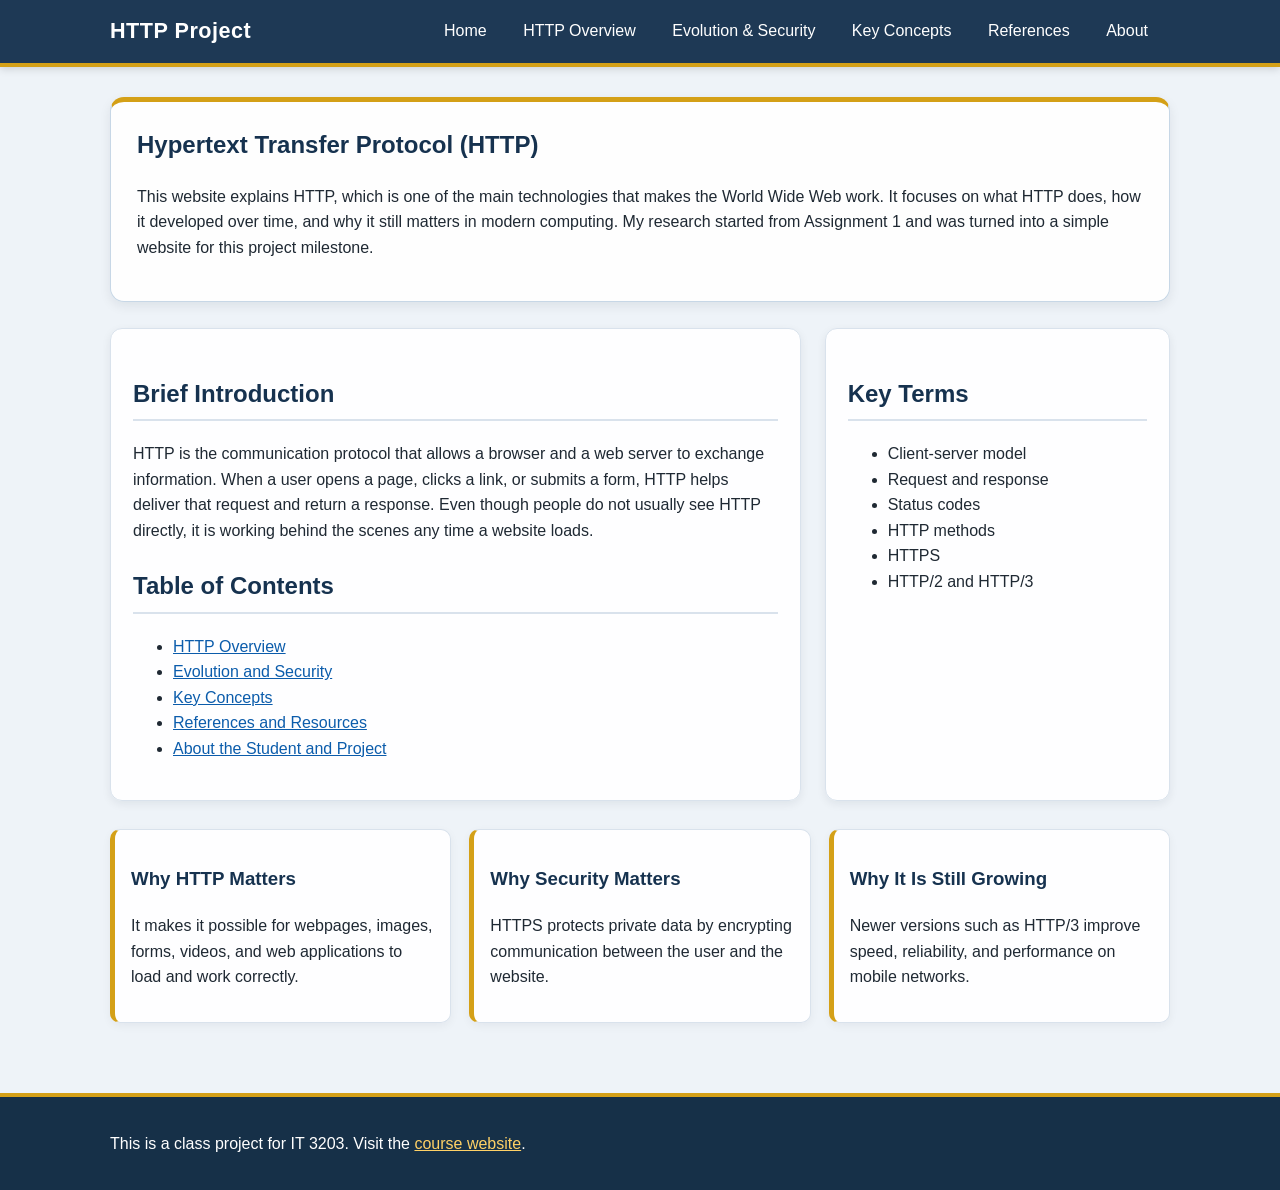
==== index.html @ 9debd1ec "Add files via upload" ====
<!DOCTYPE html>
<html lang="en">
<head>
  <meta charset="UTF-8">
  <meta name="viewport" content="width=device-width, initial-scale=1.0">
  <title>HTTP Project | Home</title>
  <link rel="stylesheet" href="styles.css">
</head>
<body>
  <!-- Shared navigation bar -->
  <header class="site-header">
  <div class="nav-container">
    <div class="brand">HTTP Project</div>
    <nav class="main-nav">
      <a href="index.html">Home</a>
      <a href="http-overview.html">HTTP Overview</a>
      <a href="http-evolution-security.html">Evolution & Security</a>
      <a href="http-key-concepts.html">Key Concepts</a>
      <a href="references.html">References</a>
      <a href="about.html">About</a>
    </nav>
  </div>
</header>

  <main class="page-container">
    <!-- Intro section for the homepage -->
    <section id="hero">
      <h1>Hypertext Transfer Protocol (HTTP)</h1>
      <p>
        This website explains HTTP, which is one of the main technologies that makes the World Wide Web work.
        It focuses on what HTTP does, how it developed over time, and why it still matters in modern computing.
        My research started from Assignment 1 and was turned into a simple website for this project milestone.
      </p>
    </section>

    <!-- Main page content using CSS Grid -->
    <section class="grid-layout">
      <article class="card">
        <h2>Brief Introduction</h2>
        <p>
          HTTP is the communication protocol that allows a browser and a web server to exchange information.
          When a user opens a page, clicks a link, or submits a form, HTTP helps deliver that request and return
          a response. Even though people do not usually see HTTP directly, it is working behind the scenes any
          time a website loads.
        </p>

        <h2>Table of Contents</h2>
        <ul>
          <li><a href="http-overview.html">HTTP Overview</a></li>
          <li><a href="http-evolution-security.html">Evolution and Security</a></li>
          <li><a href="http-key-concepts.html">Key Concepts</a></li>
          <li><a href="references.html">References and Resources</a></li>
          <li><a href="about.html">About the Student and Project</a></li>
        </ul>
      </article>

      <aside class="card">
        <h2>Key Terms</h2>
        <ul>
          <li>Client-server model</li>
          <li>Request and response</li>
          <li>Status codes</li>
          <li>HTTP methods</li>
          <li>HTTPS</li>
          <li>HTTP/2 and HTTP/3</li>
        </ul>
      </aside>
    </section>

    <!-- Flexbox row to satisfy the styling requirement -->
    <section class="feature-row">
      <div class="feature-box">
        <h3>Why HTTP Matters</h3>
        <p>It makes it possible for webpages, images, forms, videos, and web applications to load and work correctly.</p>
      </div>
      <div class="feature-box">
        <h3>Why Security Matters</h3>
        <p>HTTPS protects private data by encrypting communication between the user and the website.</p>
      </div>
      <div class="feature-box">
        <h3>Why It Is Still Growing</h3>
        <p>Newer versions such as HTTP/3 improve speed, reliability, and performance on mobile networks.</p>
      </div>
    </section>
  </main>

  <footer class="site-footer">
  <div class="footer-container">
    <p>This is a class project for IT 3203. Visit the
      <a href="https://ksuweb.github.io/IT3203/" target="_blank">course website</a>.
    </p>
  </div>
</footer>
</body>
</html>
---- styles.css ----
/* 
  Shemar Glanville
  IT 3203 - Project Milestone 1
  Shared stylesheet for the whole website.
  I kept the design simple but added a little more style so it looks cleaner and more polished.
*/

* {
  box-sizing: border-box;
}

body {
  margin: 0;
  font-family: Arial, Helvetica, sans-serif;
  line-height: 1.6;
  color: #1f2933;
  background-color: #eef3f8;
  background-image:
    linear-gradient(rgba(238, 243, 248, 0.92), rgba(238, 243, 248, 0.92)),
    url("https://images.unsplash.com/photo-1516321318423-f06f85e504b3?auto=format&fit=crop&w=1600&q=80");
  background-size: cover;
  background-attachment: fixed;
  background-position: center;
}

/* Header and navigation */
.site-header {
  background: rgba(22, 50, 79, 0.96);
  color: white;
  border-bottom: 4px solid #d4a017;
  box-shadow: 0 2px 8px rgba(0, 0, 0, 0.15);
}

.nav-container {
  max-width: 1100px;
  margin: 0 auto;
  padding: 14px 20px;
  display: flex;
  justify-content: space-between;
  align-items: center;
  gap: 20px;
  flex-wrap: wrap;
}

.brand {
  font-size: 1.35rem;
  font-weight: bold;
  letter-spacing: 0.5px;
}

.main-nav a {
  color: white;
  text-decoration: none;
  margin-right: 12px;
  padding: 8px 10px;
  border-radius: 6px;
  transition: background-color 0.2s ease, color 0.2s ease;
}

.main-nav a:hover {
  background-color: #d4a017;
  color: #102a43;
}

/* Main layout */
.page-container {
  max-width: 1100px;
  margin: 0 auto;
  padding: 30px 20px 40px;
}

/* Decorative top section */
#hero,
.page-banner {
  background: rgba(255, 255, 255, 0.92);
  border: 1px solid #c7d7e6;
  border-top: 5px solid #d4a017;
  border-radius: 14px;
  padding: 24px 26px;
  margin-bottom: 26px;
  box-shadow: 0 4px 12px rgba(15, 23, 42, 0.08);
}

#hero h1,
.page-banner h1 {
  margin-top: 0;
}

/* Simple section line */
h2 {
  color: #16324f;
  border-bottom: 2px solid #d9e2ec;
  padding-bottom: 6px;
  margin-top: 24px;
}

h1, h3 {
  color: #16324f;
}

.grid-layout {
  display: grid;
  grid-template-columns: 2fr 1fr;
  gap: 24px;
  margin-bottom: 28px;
}

.card {
  background: rgba(255, 255, 255, 0.94);
  border: 1px solid #d9e2ec;
  border-radius: 12px;
  padding: 22px;
  box-shadow: 0 3px 10px rgba(15, 23, 42, 0.07);
}

.feature-row {
  display: flex;
  gap: 18px;
  flex-wrap: wrap;
  margin-top: 18px;
}

.feature-box {
  flex: 1 1 220px;
  background: rgba(255, 255, 255, 0.94);
  border: 1px solid #d9e2ec;
  border-left: 5px solid #d4a017;
  border-radius: 10px;
  padding: 16px;
  box-shadow: 0 3px 10px rgba(15, 23, 42, 0.05);
}

.info-image {
  width: 100%;
  max-width: 700px;
  height: auto;
  display: block;
  margin: 18px auto;
  border: 1px solid #bcccdc;
  border-radius: 10px;
  background-color: white;
  padding: 8px;
}

table {
  width: 100%;
  border-collapse: collapse;
  margin-top: 18px;
  background-color: rgba(255, 255, 255, 0.96);
}

th, td {
  border: 1px solid #bcccdc;
  padding: 12px;
  text-align: left;
  vertical-align: top;
}

th {
  background-color: #d9e2ec;
}

.tip-box {
  background-color: #fff8e1;
  border: 1px solid #f0d98a;
  border-left: 5px solid #d4a017;
  border-radius: 10px;
  padding: 16px;
  margin-top: 20px;
}

a {
  color: #0b5cab;
}

a:hover {
  text-decoration: underline;
}

.site-footer {
  background-color: rgba(16, 42, 67, 0.97);
  color: white;
  margin-top: 30px;
  border-top: 4px solid #d4a017;
}

.footer-container {
  max-width: 1100px;
  margin: 0 auto;
  padding: 18px 20px;
}

.site-footer a {
  color: #ffd166;
}

@media (max-width: 800px) {
  .grid-layout {
    grid-template-columns: 1fr;
  }

  .nav-container {
    flex-direction: column;
    align-items: flex-start;
  }

  .main-nav a {
    display: inline-block;
    margin-bottom: 8px;
  }

  body {
    background-attachment: scroll;
  }
}
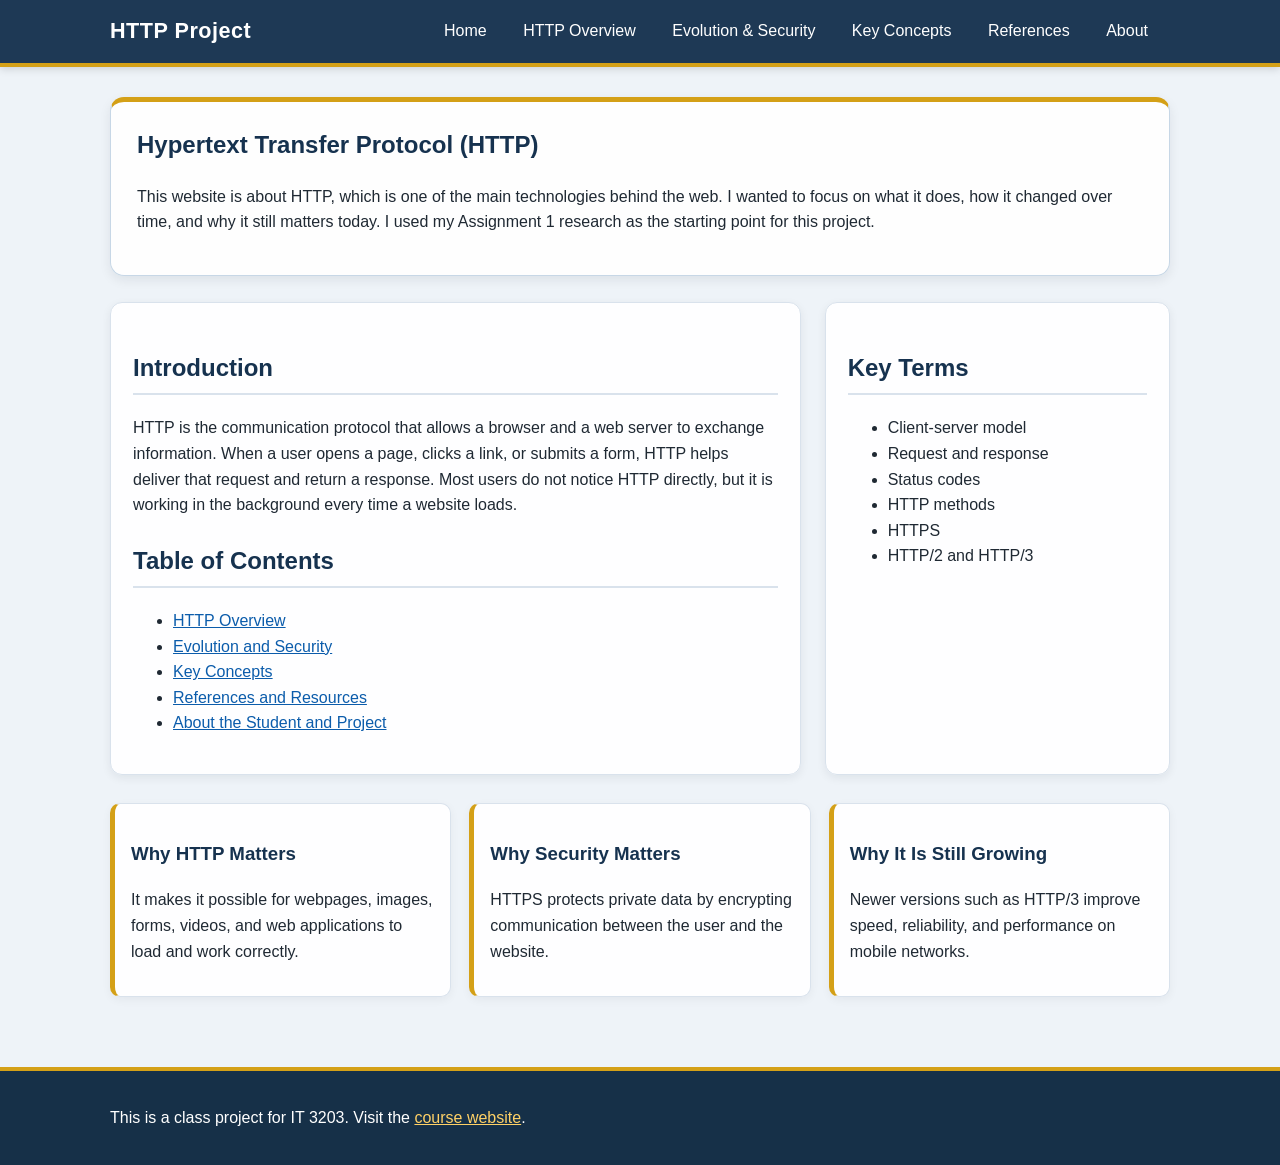
==== commit 7527abb8: "Add files via upload" ====
--- a/index.html
+++ b/index.html
@@ -7,7 +7,7 @@
   <link rel="stylesheet" href="styles.css">
 </head>
 <body>
-  <!-- Shared navigation bar -->
+  <!-- navigation -->
   <header class="site-header">
   <div class="nav-container">
     <div class="brand">HTTP Project</div>
@@ -27,21 +27,18 @@
     <section id="hero">
       <h1>Hypertext Transfer Protocol (HTTP)</h1>
       <p>
-        This website explains HTTP, which is one of the main technologies that makes the World Wide Web work.
-        It focuses on what HTTP does, how it developed over time, and why it still matters in modern computing.
-        My research started from Assignment 1 and was turned into a simple website for this project milestone.
+        This website is about HTTP, which is one of the main technologies behind the web. I wanted to focus on what it does, how it changed over time, and why it still matters today. I used my Assignment 1 research as the starting point for this project.
       </p>
     </section>
 
     <!-- Main page content using CSS Grid -->
     <section class="grid-layout">
       <article class="card">
-        <h2>Brief Introduction</h2>
+        <h2>Introduction</h2>
         <p>
           HTTP is the communication protocol that allows a browser and a web server to exchange information.
           When a user opens a page, clicks a link, or submits a form, HTTP helps deliver that request and return
-          a response. Even though people do not usually see HTTP directly, it is working behind the scenes any
-          time a website loads.
+          a response. Most users do not notice HTTP directly, but it is working in the background every time a website loads.
         </p>
 
         <h2>Table of Contents</h2>
--- a/styles.css
+++ b/styles.css
@@ -1,9 +1,6 @@
-/* 
-  Shemar Glanville
-  IT 3203 - Project Milestone 1
-  Shared stylesheet for the whole website.
-  I kept the design simple but added a little more style so it looks cleaner and more polished.
-*/
+/* Shemar Glanville
+   IT 3203 Project Milestone 1
+   Main stylesheet for all pages */
 
 * {
   box-sizing: border-box;
@@ -23,7 +20,7 @@
   background-position: center;
 }
 
-/* Header and navigation */
+/* top header */
 .site-header {
   background: rgba(22, 50, 79, 0.96);
   color: white;
@@ -62,14 +59,14 @@
   color: #102a43;
 }
 
-/* Main layout */
+/* page width */
 .page-container {
   max-width: 1100px;
   margin: 0 auto;
   padding: 30px 20px 40px;
 }
 
-/* Decorative top section */
+/* intro sections */
 #hero,
 .page-banner {
   background: rgba(255, 255, 255, 0.92);
@@ -86,7 +83,6 @@
   margin-top: 0;
 }
 
-/* Simple section line */
 h2 {
   color: #16324f;
   border-bottom: 2px solid #d9e2ec;
@@ -98,6 +94,7 @@
   color: #16324f;
 }
 
+/* grid section */
 .grid-layout {
   display: grid;
   grid-template-columns: 2fr 1fr;
@@ -113,6 +110,7 @@
   box-shadow: 0 3px 10px rgba(15, 23, 42, 0.07);
 }
 
+/* flex boxes on home page */
 .feature-row {
   display: flex;
   gap: 18px;
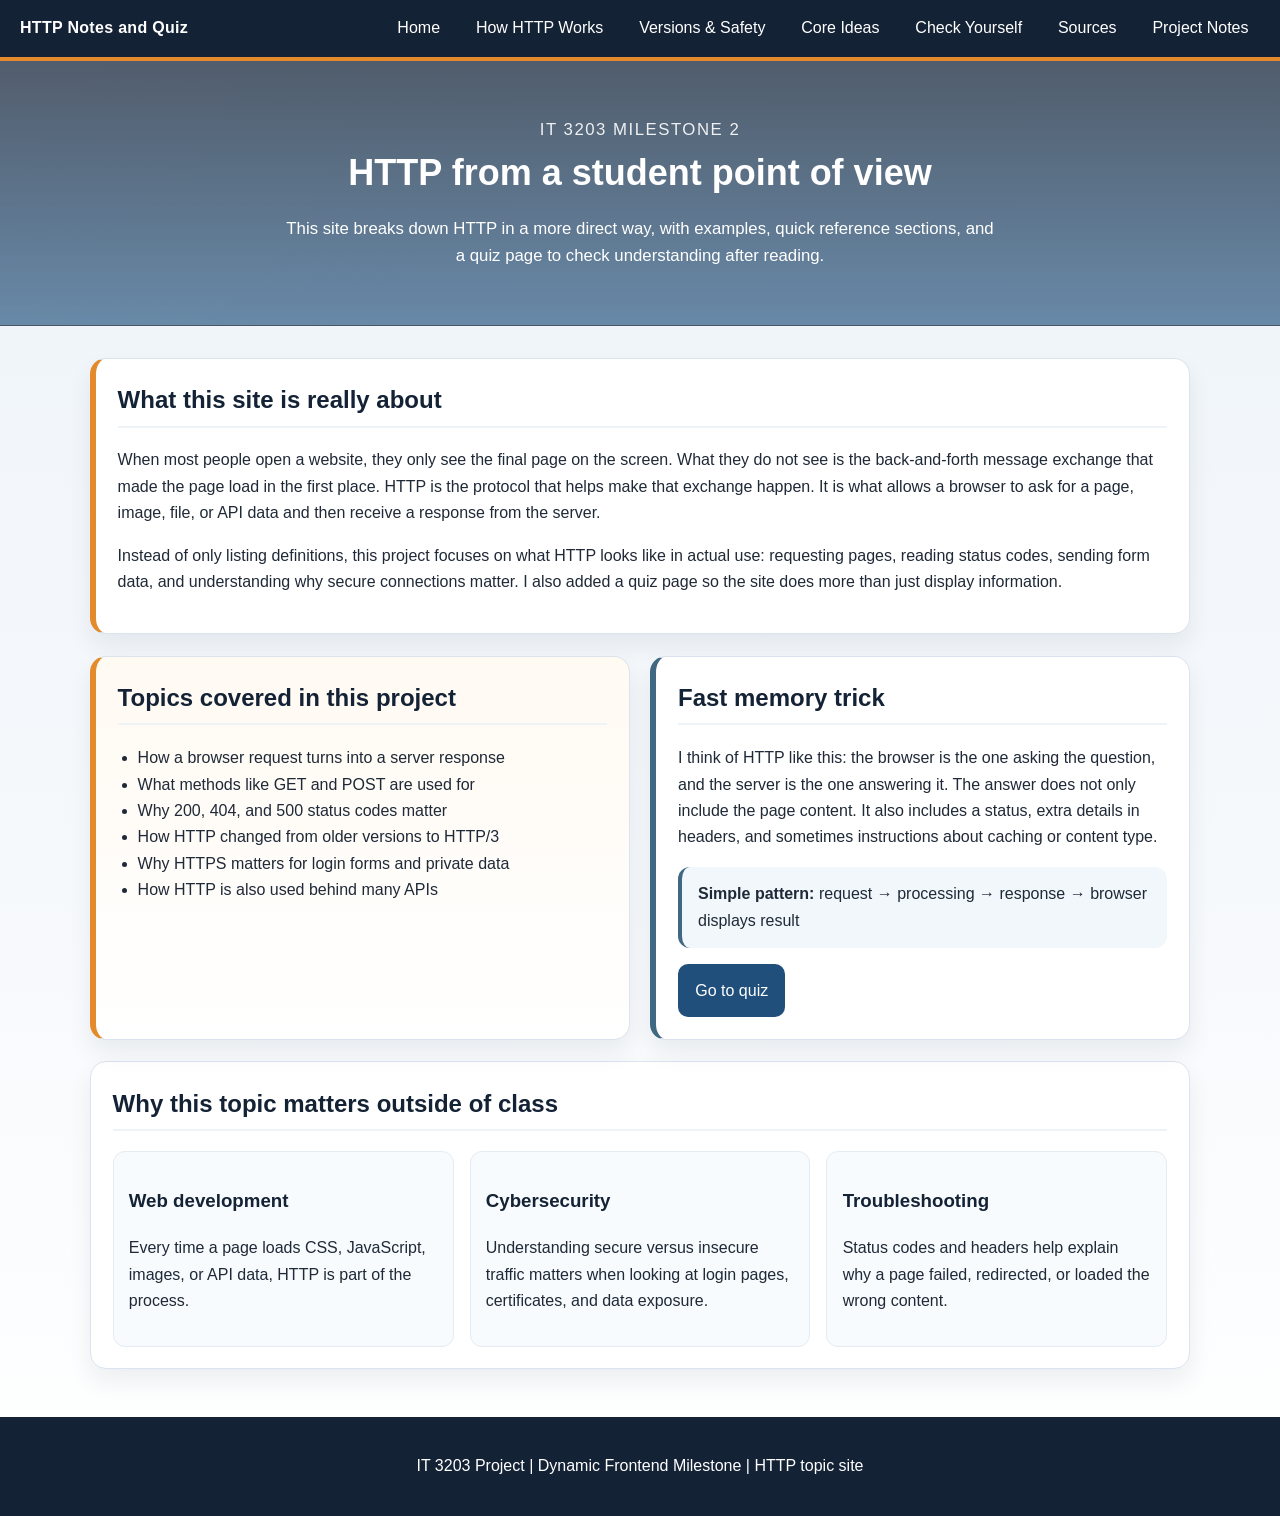
==== commit c42009b7: "Add files via upload" ====
--- a/index.html
+++ b/index.html
@@ -3,90 +3,92 @@
 <head>
   <meta charset="UTF-8">
   <meta name="viewport" content="width=device-width, initial-scale=1.0">
-  <title>HTTP Project | Home</title>
+  <title>HTTP Notes and Quiz</title>
   <link rel="stylesheet" href="styles.css">
 </head>
 <body>
-  <!-- navigation -->
-  <header class="site-header">
-  <div class="nav-container">
-    <div class="brand">HTTP Project</div>
-    <nav class="main-nav">
-      <a href="index.html">Home</a>
-      <a href="http-overview.html">HTTP Overview</a>
-      <a href="http-evolution-security.html">Evolution & Security</a>
-      <a href="http-key-concepts.html">Key Concepts</a>
-      <a href="references.html">References</a>
-      <a href="about.html">About</a>
-    </nav>
-  </div>
-</header>
+  <nav class="site-nav">
+    <div class="nav-brand">HTTP Notes and Quiz</div>
+    <button class="nav-toggle" aria-label="Open menu" onclick="document.querySelector('.nav-links').classList.toggle('show')">☰</button>
+    <ul class="nav-links">
+      <li><a href="index.html">Home</a></li>
+      <li><a href="http-overview.html">How HTTP Works</a></li>
+      <li><a href="http-evolution-security.html">Versions & Safety</a></li>
+      <li><a href="http-key-concepts.html">Core Ideas</a></li>
+      <li><a href="quiz.html">Check Yourself</a></li>
+      <li><a href="resources.html">Sources</a></li>
+      <li><a href="about.html">Project Notes</a></li>
+    </ul>
+  </nav>
 
-  <main class="page-container">
-    <!-- Intro section for the homepage -->
-    <section id="hero">
-      <h1>Hypertext Transfer Protocol (HTTP)</h1>
+  <header class="hero hero-home">
+    <div class="hero-overlay">
+      <p class="eyebrow">IT 3203 Milestone 2</p>
+      <h1>HTTP from a student point of view</h1>
+      <p>This site breaks down HTTP in a more direct way, with examples, quick reference sections, and a quiz page to check understanding after reading.</p>
+    </div>
+  </header>
+
+  <main class="page-wrapper">
+    <section class="content-card intro-card">
+      <h2>What this site is really about</h2>
       <p>
-        This website is about HTTP, which is one of the main technologies behind the web. I wanted to focus on what it does, how it changed over time, and why it still matters today. I used my Assignment 1 research as the starting point for this project.
+        When most people open a website, they only see the final page on the screen. What they do not see is the back-and-forth message exchange that made the page load in the first place.
+        HTTP is the protocol that helps make that exchange happen. It is what allows a browser to ask for a page, image, file, or API data and then receive a response from the server.
+      </p>
+      <p>
+        Instead of only listing definitions, this project focuses on what HTTP looks like in actual use: requesting pages, reading status codes, sending form data, and understanding why secure connections matter.
+        I also added a quiz page so the site does more than just display information.
       </p>
     </section>
 
-    <!-- Main page content using CSS Grid -->
-    <section class="grid-layout">
-      <article class="card">
-        <h2>Introduction</h2>
-        <p>
-          HTTP is the communication protocol that allows a browser and a web server to exchange information.
-          When a user opens a page, clicks a link, or submits a form, HTTP helps deliver that request and return
-          a response. Most users do not notice HTTP directly, but it is working in the background every time a website loads.
-        </p>
-
-        <h2>Table of Contents</h2>
-        <ul>
-          <li><a href="http-overview.html">HTTP Overview</a></li>
-          <li><a href="http-evolution-security.html">Evolution and Security</a></li>
-          <li><a href="http-key-concepts.html">Key Concepts</a></li>
-          <li><a href="references.html">References and Resources</a></li>
-          <li><a href="about.html">About the Student and Project</a></li>
+    <section class="grid-two uneven-grid">
+      <article class="content-card accent-card">
+        <h2>Topics covered in this project</h2>
+        <ul class="feature-list">
+          <li>How a browser request turns into a server response</li>
+          <li>What methods like GET and POST are used for</li>
+          <li>Why 200, 404, and 500 status codes matter</li>
+          <li>How HTTP changed from older versions to HTTP/3</li>
+          <li>Why HTTPS matters for login forms and private data</li>
+          <li>How HTTP is also used behind many APIs</li>
         </ul>
       </article>
 
-      <aside class="card">
-        <h2>Key Terms</h2>
-        <ul>
-          <li>Client-server model</li>
-          <li>Request and response</li>
-          <li>Status codes</li>
-          <li>HTTP methods</li>
-          <li>HTTPS</li>
-          <li>HTTP/2 and HTTP/3</li>
-        </ul>
-      </aside>
+      <article class="content-card notes-card">
+        <h2>Fast memory trick</h2>
+        <p>
+          I think of HTTP like this: the browser is the one asking the question, and the server is the one answering it.
+          The answer does not only include the page content. It also includes a status, extra details in headers, and sometimes instructions about caching or content type.
+        </p>
+        <div class="mini-note">
+          <strong>Simple pattern:</strong> request → processing → response → browser displays result
+        </div>
+        <a class="button-link" href="quiz.html">Go to quiz</a>
+      </article>
     </section>
 
-    <!-- Flexbox row to satisfy the styling requirement -->
-    <section class="feature-row">
-      <div class="feature-box">
-        <h3>Why HTTP Matters</h3>
-        <p>It makes it possible for webpages, images, forms, videos, and web applications to load and work correctly.</p>
-      </div>
-      <div class="feature-box">
-        <h3>Why Security Matters</h3>
-        <p>HTTPS protects private data by encrypting communication between the user and the website.</p>
-      </div>
-      <div class="feature-box">
-        <h3>Why It Is Still Growing</h3>
-        <p>Newer versions such as HTTP/3 improve speed, reliability, and performance on mobile networks.</p>
+    <section class="content-card">
+      <h2>Why this topic matters outside of class</h2>
+      <div class="stacked-points">
+        <div>
+          <h3>Web development</h3>
+          <p>Every time a page loads CSS, JavaScript, images, or API data, HTTP is part of the process.</p>
+        </div>
+        <div>
+          <h3>Cybersecurity</h3>
+          <p>Understanding secure versus insecure traffic matters when looking at login pages, certificates, and data exposure.</p>
+        </div>
+        <div>
+          <h3>Troubleshooting</h3>
+          <p>Status codes and headers help explain why a page failed, redirected, or loaded the wrong content.</p>
+        </div>
       </div>
     </section>
   </main>
 
   <footer class="site-footer">
-  <div class="footer-container">
-    <p>This is a class project for IT 3203. Visit the
-      <a href="https://ksuweb.github.io/IT3203/" target="_blank">course website</a>.
-    </p>
-  </div>
-</footer>
+    <p>IT 3203 Project | Dynamic Frontend Milestone | HTTP topic site</p>
+  </footer>
 </body>
 </html>
--- a/styles.css
+++ b/styles.css
@@ -1,7 +1,4 @@
-/* Shemar Glanville
-   IT 3203 Project Milestone 1
-   Main stylesheet for all pages */
-
+/* Shared reset */
 * {
   box-sizing: border-box;
 }
@@ -9,205 +6,374 @@
 body {
   margin: 0;
   font-family: Arial, Helvetica, sans-serif;
-  line-height: 1.6;
-  color: #1f2933;
-  background-color: #eef3f8;
-  background-image:
-    linear-gradient(rgba(238, 243, 248, 0.92), rgba(238, 243, 248, 0.92)),
-    url("https://images.unsplash.com/photo-1516321318423-f06f85e504b3?auto=format&fit=crop&w=1600&q=80");
-  background-size: cover;
-  background-attachment: fixed;
-  background-position: center;
-}
-
-/* top header */
-.site-header {
-  background: rgba(22, 50, 79, 0.96);
-  color: white;
-  border-bottom: 4px solid #d4a017;
-  box-shadow: 0 2px 8px rgba(0, 0, 0, 0.15);
-}
-
-.nav-container {
-  max-width: 1100px;
+  line-height: 1.65;
+  color: #1f2937;
+  background: linear-gradient(180deg, #edf3f9 0%, #f6f9fc 58%, #ffffff 100%);
+}
+
+/* Main navigation */
+.site-nav {
+  position: sticky;
+  top: 0;
+  z-index: 1000;
+  background: #142235;
+  color: white;
+  display: flex;
+  align-items: center;
+  justify-content: space-between;
+  padding: 0.95rem 1.25rem;
+  border-bottom: 4px solid #e38b2c;
+}
+
+.nav-brand {
+  font-weight: 700;
+  letter-spacing: 0.3px;
+}
+
+.nav-links {
+  display: flex;
+  list-style: none;
+  gap: 0.8rem;
+  margin: 0;
+  padding: 0;
+}
+
+.nav-links a {
+  color: white;
+  text-decoration: none;
+  padding: 0.45rem 0.72rem;
+  border-radius: 6px;
+  transition: background-color 0.2s ease, transform 0.2s ease;
+}
+
+.nav-links a:hover {
+  background-color: rgba(255, 255, 255, 0.12);
+  transform: translateY(-1px);
+}
+
+.nav-toggle {
+  display: none;
+  background: transparent;
+  color: white;
+  border: none;
+  font-size: 1.2rem;
+  cursor: pointer;
+}
+
+/* Hero sections */
+.hero {
+  min-height: 265px;
+  display: flex;
+  align-items: center;
+  justify-content: center;
+  text-align: center;
+  padding: 2rem 1rem;
+  border-bottom: 1px solid rgba(20, 34, 53, 0.1);
+}
+
+.hero-home {
+  background: linear-gradient(rgba(20, 34, 53, 0.72), rgba(27, 76, 122, 0.64)), radial-gradient(circle at top left, rgba(255,255,255,0.18), transparent 35%);
+}
+
+.hero-overview,
+.hero-security,
+.hero-concepts,
+.hero-quiz,
+.hero-resources,
+.hero-about {
+  background: linear-gradient(rgba(20, 34, 53, 0.72), rgba(46, 94, 138, 0.62));
+}
+
+.hero-overlay {
+  max-width: 820px;
+  color: white;
+}
+
+.eyebrow {
+  margin: 0 0 0.6rem;
+  text-transform: uppercase;
+  letter-spacing: 1.5px;
+  font-size: 0.78rem;
+  opacity: 0.9;
+}
+
+.hero h1 {
+  margin: 0 0 0.75rem;
+  font-size: 2.25rem;
+}
+
+.hero p {
   margin: 0 auto;
-  padding: 14px 20px;
-  display: flex;
-  justify-content: space-between;
-  align-items: center;
-  gap: 20px;
-  flex-wrap: wrap;
-}
-
-.brand {
-  font-size: 1.35rem;
-  font-weight: bold;
-  letter-spacing: 0.5px;
-}
-
-.main-nav a {
-  color: white;
+  max-width: 720px;
+  font-size: 1.05rem;
+}
+
+/* Content layout */
+.page-wrapper {
+  width: min(1100px, 92%);
+  margin: 2rem auto 3rem;
+}
+
+.content-card {
+  background: white;
+  border-radius: 16px;
+  padding: 1.35rem;
+  margin-bottom: 1.35rem;
+  box-shadow: 0 12px 25px rgba(20, 34, 53, 0.07);
+  border: 1px solid #dbe4ee;
+}
+
+.content-card h2,
+.content-card h3 {
+  color: #142235;
+}
+
+.content-card h2 {
+  margin-top: 0;
+  padding-bottom: 0.35rem;
+  border-bottom: 2px solid #eef3f8;
+}
+
+.intro-card {
+  border-left: 6px solid #e38b2c;
+}
+
+.accent-card {
+  background: linear-gradient(180deg, #fffaf2 0%, #ffffff 100%);
+  border-left: 6px solid #e38b2c;
+}
+
+.notes-card {
+  border-left: 6px solid #406882;
+}
+
+.grid-two {
+  display: grid;
+  grid-template-columns: repeat(2, minmax(0, 1fr));
+  gap: 1.3rem;
+}
+
+.uneven-grid {
+  align-items: stretch;
+}
+
+.feature-list,
+.resource-list,
+.number-list {
+  padding-left: 1.25rem;
+}
+
+.compact-list li {
+  margin-bottom: 0.3rem;
+}
+
+.stacked-points {
+  display: grid;
+  grid-template-columns: repeat(3, minmax(0, 1fr));
+  gap: 1rem;
+}
+
+.stacked-points div {
+  background: #f8fbfd;
+  border: 1px solid #e4ebf2;
+  border-radius: 12px;
+  padding: 0.95rem;
+}
+
+.mini-note {
+  margin: 1rem 0;
+  padding: 0.9rem 1rem;
+  border-radius: 12px;
+  background: #f2f7fb;
+  border-left: 4px solid #406882;
+}
+
+.split-card {
+  display: grid;
+  grid-template-columns: repeat(2, minmax(0, 1fr));
+  gap: 1rem;
+}
+
+.button-link,
+.primary-btn,
+.secondary-btn {
+  display: inline-block;
+  border: none;
+  border-radius: 10px;
+  padding: 0.82rem 1.08rem;
   text-decoration: none;
-  margin-right: 12px;
-  padding: 8px 10px;
-  border-radius: 6px;
-  transition: background-color 0.2s ease, color 0.2s ease;
-}
-
-.main-nav a:hover {
-  background-color: #d4a017;
-  color: #102a43;
-}
-
-/* page width */
-.page-container {
-  max-width: 1100px;
-  margin: 0 auto;
-  padding: 30px 20px 40px;
-}
-
-/* intro sections */
-#hero,
-.page-banner {
-  background: rgba(255, 255, 255, 0.92);
-  border: 1px solid #c7d7e6;
-  border-top: 5px solid #d4a017;
-  border-radius: 14px;
-  padding: 24px 26px;
-  margin-bottom: 26px;
-  box-shadow: 0 4px 12px rgba(15, 23, 42, 0.08);
-}
-
-#hero h1,
-.page-banner h1 {
-  margin-top: 0;
-}
-
-h2 {
-  color: #16324f;
-  border-bottom: 2px solid #d9e2ec;
-  padding-bottom: 6px;
-  margin-top: 24px;
-}
-
-h1, h3 {
-  color: #16324f;
-}
-
-/* grid section */
-.grid-layout {
-  display: grid;
-  grid-template-columns: 2fr 1fr;
-  gap: 24px;
-  margin-bottom: 28px;
-}
-
-.card {
-  background: rgba(255, 255, 255, 0.94);
-  border: 1px solid #d9e2ec;
-  border-radius: 12px;
-  padding: 22px;
-  box-shadow: 0 3px 10px rgba(15, 23, 42, 0.07);
-}
-
-/* flex boxes on home page */
-.feature-row {
-  display: flex;
-  gap: 18px;
-  flex-wrap: wrap;
-  margin-top: 18px;
-}
-
-.feature-box {
-  flex: 1 1 220px;
-  background: rgba(255, 255, 255, 0.94);
-  border: 1px solid #d9e2ec;
-  border-left: 5px solid #d4a017;
-  border-radius: 10px;
-  padding: 16px;
-  box-shadow: 0 3px 10px rgba(15, 23, 42, 0.05);
-}
-
-.info-image {
-  width: 100%;
-  max-width: 700px;
-  height: auto;
-  display: block;
-  margin: 18px auto;
-  border: 1px solid #bcccdc;
-  border-radius: 10px;
-  background-color: white;
-  padding: 8px;
-}
-
-table {
+  font-size: 1rem;
+  cursor: pointer;
+}
+
+.button-link,
+.primary-btn {
+  background: #204f7c;
+  color: white;
+}
+
+.secondary-btn {
+  background: #eceff3;
+  color: #142235;
+}
+
+.button-link:hover,
+.primary-btn:hover {
+  background: #173d60;
+}
+
+.secondary-btn:hover {
+  background: #dde3ea;
+}
+
+.styled-table {
   width: 100%;
   border-collapse: collapse;
-  margin-top: 18px;
-  background-color: rgba(255, 255, 255, 0.96);
-}
-
-th, td {
-  border: 1px solid #bcccdc;
-  padding: 12px;
+  margin-top: 0.8rem;
+}
+
+.styled-table th,
+.styled-table td {
+  border: 1px solid #d5dee8;
+  padding: 0.78rem;
   text-align: left;
-  vertical-align: top;
-}
-
-th {
-  background-color: #d9e2ec;
-}
-
-.tip-box {
-  background-color: #fff8e1;
-  border: 1px solid #f0d98a;
-  border-left: 5px solid #d4a017;
+}
+
+.styled-table th {
+  background: #eef4f9;
+}
+
+/* Quiz styles */
+.quiz-form {
+  margin-top: 1rem;
+}
+
+.question-block {
+  border: 1px solid #dbe4ee;
+  border-radius: 14px;
+  padding: 1rem;
+  margin-bottom: 1rem;
+  background: linear-gradient(180deg, #f9fbfd 0%, #ffffff 100%);
+}
+
+.question-block label {
+  display: block;
+  margin: 0.45rem 0;
+}
+
+.question-block input[type="text"] {
+  width: 100%;
+  padding: 0.85rem;
+  border: 1px solid #c8d3df;
   border-radius: 10px;
-  padding: 16px;
-  margin-top: 20px;
-}
-
-a {
-  color: #0b5cab;
-}
-
-a:hover {
-  text-decoration: underline;
-}
-
+  margin-top: 0.7rem;
+  font-size: 1rem;
+}
+
+.highlight {
+  color: #204f7c;
+  font-weight: 700;
+}
+
+.button-row {
+  display: flex;
+  gap: 0.85rem;
+  flex-wrap: wrap;
+}
+
+.results-panel {
+  margin-top: 1.3rem;
+  padding: 1.2rem;
+  border-radius: 14px;
+  background: #f7fafc;
+  border: 1px solid #d5dee8;
+}
+
+.hidden {
+  display: none;
+}
+
+.pass-box,
+.fail-box,
+.result-item {
+  border-radius: 12px;
+  padding: 0.95rem;
+  margin-bottom: 0.8rem;
+}
+
+.pass-box {
+  background: #e1f7e8;
+  color: #135a2f;
+  border-left: 5px solid #2ea95f;
+}
+
+.fail-box {
+  background: #fde5e5;
+  color: #8f1d1d;
+  border-left: 5px solid #d13f3f;
+}
+
+.correct {
+  color: #176637;
+  font-weight: 700;
+}
+
+.incorrect {
+  color: #b02a2a;
+  font-weight: 700;
+}
+
+.result-item {
+  background: white;
+  border: 1px solid #e0e7ee;
+}
+
+.result-good {
+  border-left: 5px solid #2ea95f;
+}
+
+.result-bad {
+  border-left: 5px solid #d13f3f;
+}
+
+/* Footer */
 .site-footer {
-  background-color: rgba(16, 42, 67, 0.97);
-  color: white;
-  margin-top: 30px;
-  border-top: 4px solid #d4a017;
-}
-
-.footer-container {
-  max-width: 1100px;
-  margin: 0 auto;
-  padding: 18px 20px;
-}
-
-.site-footer a {
-  color: #ffd166;
-}
-
-@media (max-width: 800px) {
-  .grid-layout {
+  text-align: center;
+  padding: 1.25rem;
+  background: #142235;
+  color: white;
+}
+
+/* Responsive layout */
+@media (max-width: 850px) {
+  .grid-two,
+  .stacked-points,
+  .split-card {
     grid-template-columns: 1fr;
   }
 
-  .nav-container {
+  .nav-toggle {
+    display: block;
+  }
+
+  .nav-links {
+    display: none;
+    position: absolute;
+    right: 1rem;
+    top: 64px;
+    background: #142235;
+    border: 1px solid #33485e;
+    padding: 0.8rem;
+    border-radius: 10px;
     flex-direction: column;
-    align-items: flex-start;
-  }
-
-  .main-nav a {
-    display: inline-block;
-    margin-bottom: 8px;
-  }
-
-  body {
-    background-attachment: scroll;
-  }
-}+    width: 230px;
+  }
+
+  .nav-links.show {
+    display: flex;
+  }
+
+  .hero h1 {
+    font-size: 1.85rem;
+  }
+}
